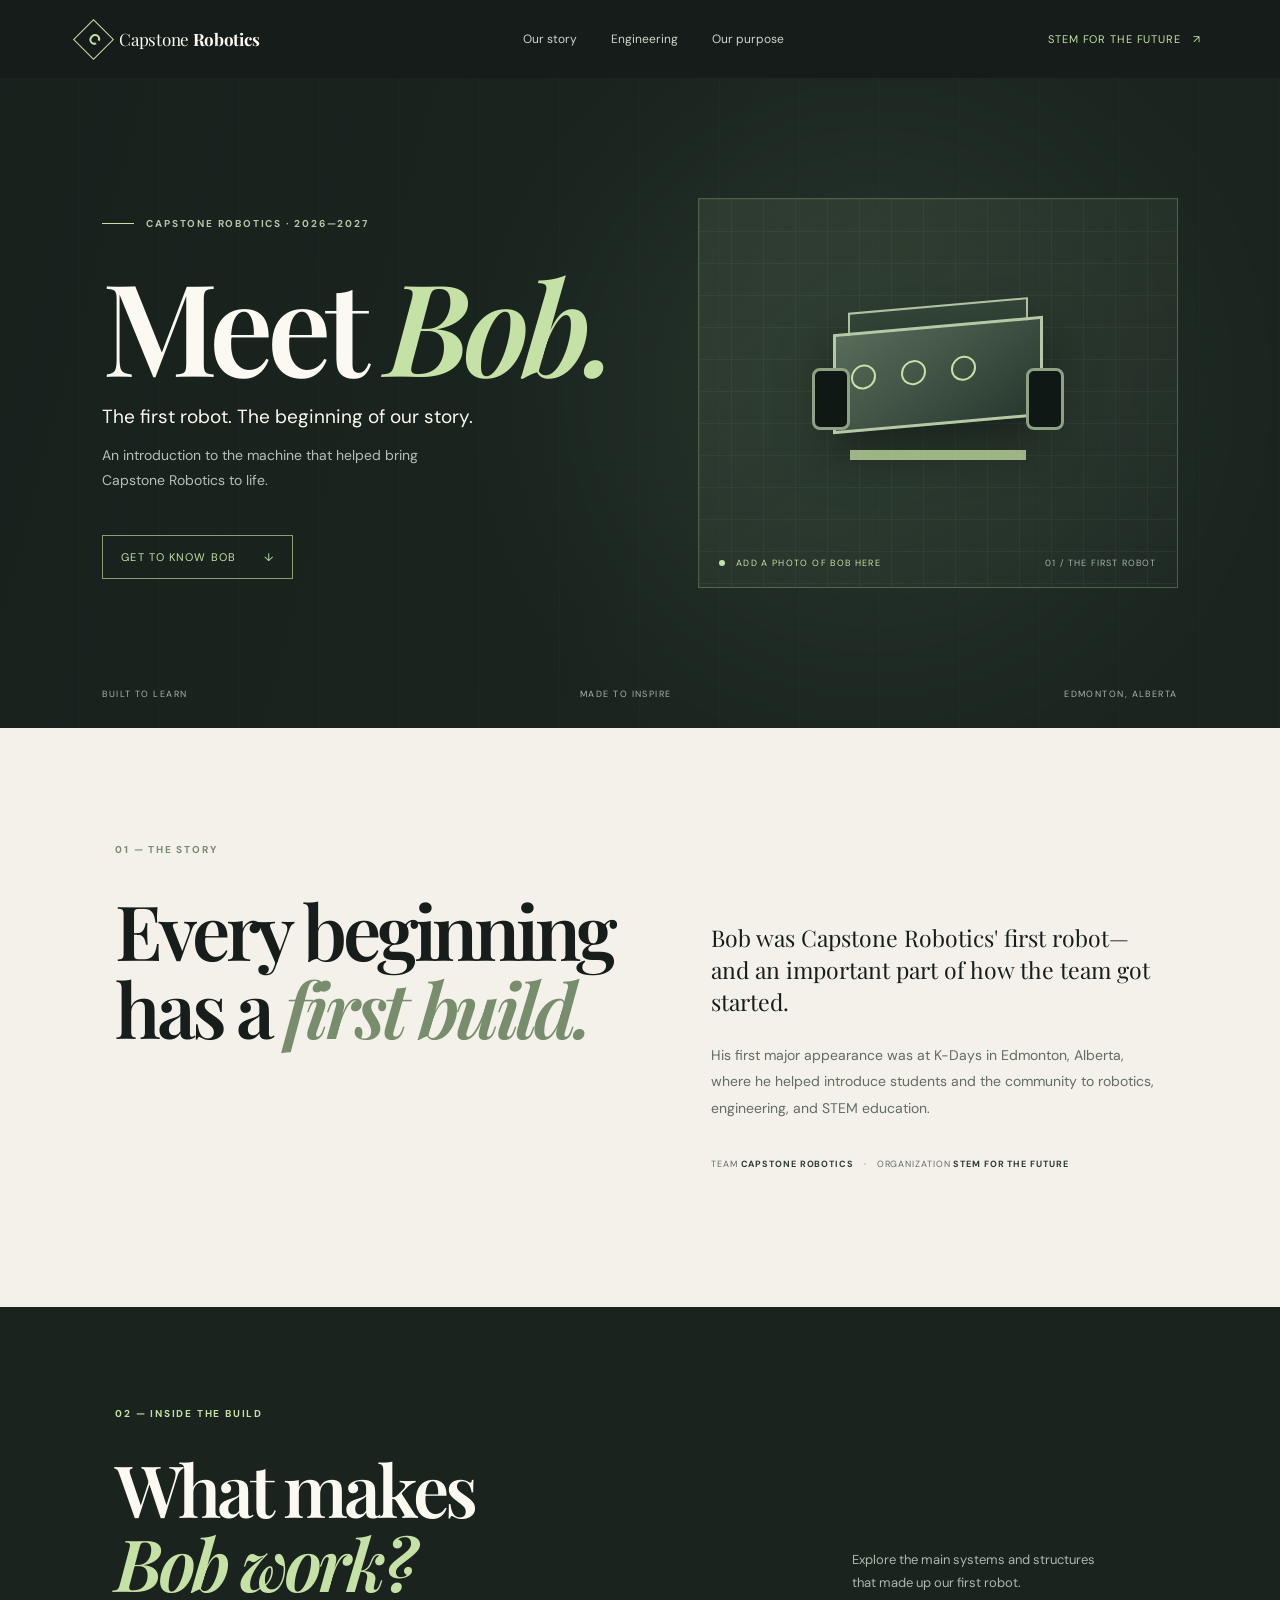
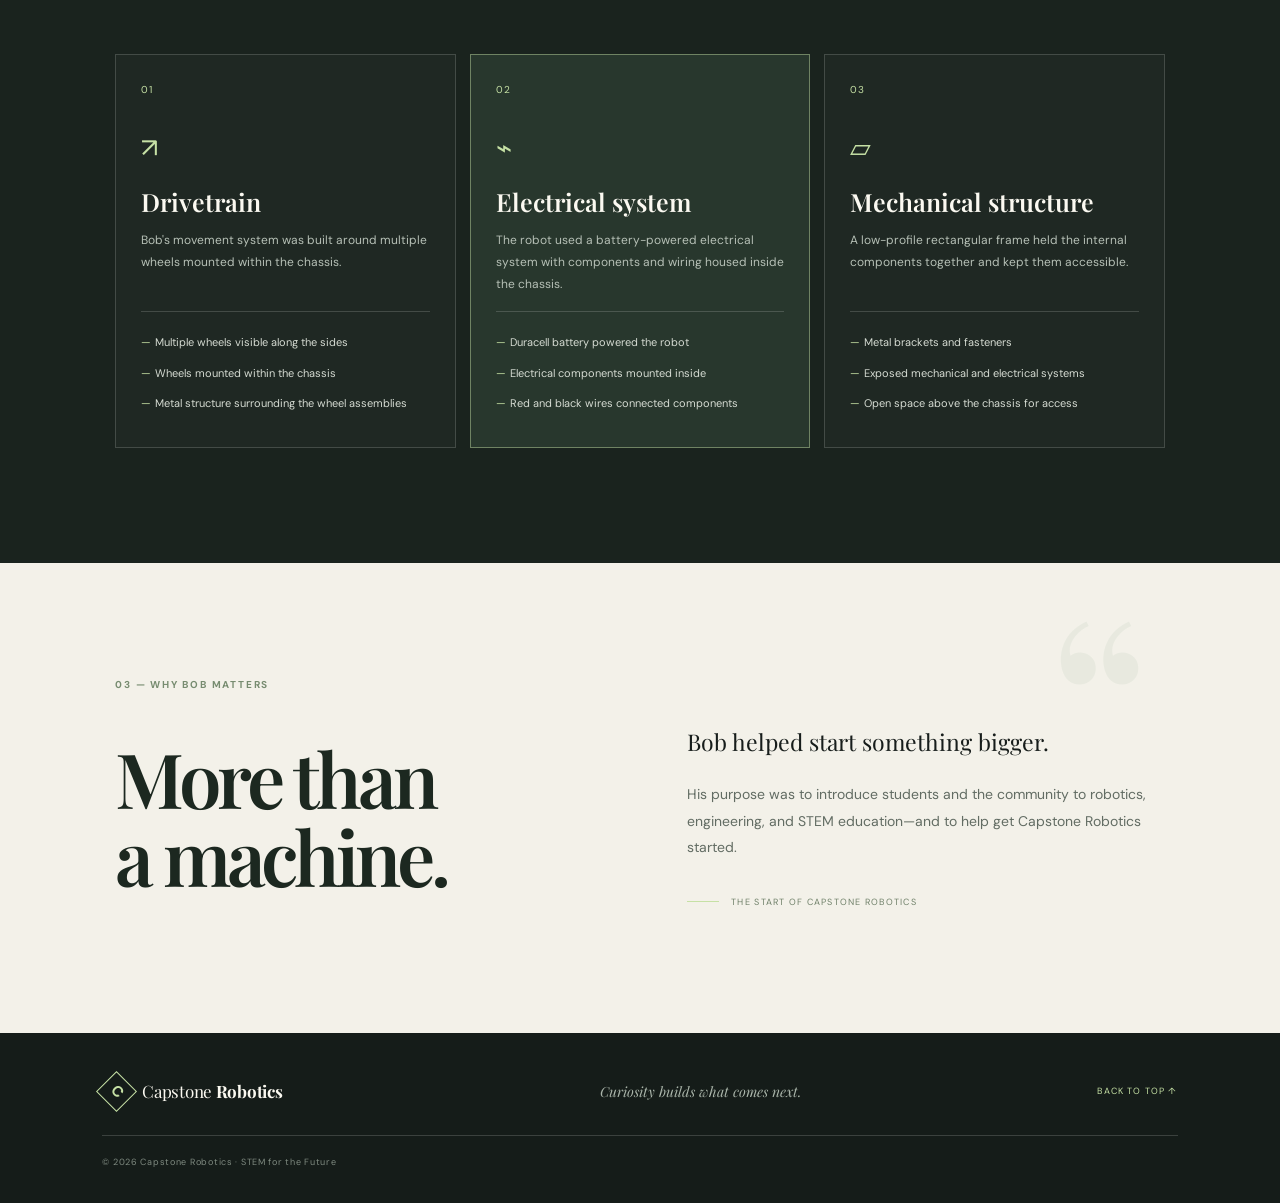
==== index.html @ f681e64d "first draft website" ====
<!doctype html>
<html lang="en">
<head>
  <meta charset="utf-8">
  <meta name="viewport" content="width=device-width, initial-scale=1">
  <meta name="description" content="Meet Bob, Capstone Robotics' first robot, and learn about the engineering behind it.">
  <title>Meet Bob | Capstone Robotics</title>
  <link rel="preconnect" href="https://fonts.googleapis.com">
  <link rel="preconnect" href="https://fonts.gstatic.com" crossorigin>
  <link href="https://fonts.googleapis.com/css2?family=DM+Sans:wght@400;500;600;700&family=Playfair+Display:ital,wght@0,600;0,700;1,600;1,700&display=swap" rel="stylesheet">
  <link rel="stylesheet" href="styles.css">
</head>
<body>
  <header class="site-header">
    <a class="brand" href="#top" aria-label="Capstone Robotics home">
      <span class="brand-mark">C</span>
      <span>Capstone <strong>Robotics</strong></span>
    </a>
    <nav aria-label="Main navigation">
      <a href="#story">Our story</a>
      <a href="#engineering">Engineering</a>
      <a href="#purpose">Our purpose</a>
    </nav>
    <a class="header-tag" href="#bob">STEM for the Future <span>↗</span></a>
    <button class="menu-toggle" aria-label="Toggle navigation" aria-expanded="false">☰</button>
  </header>

  <main id="top">
    <section class="hero" id="bob">
      <div class="hero-glow"></div>
      <div class="hero-content">
        <p class="eyebrow"><span class="eyebrow-line"></span> CAPSTONE ROBOTICS · 2026—2027</p>
        <h1>Meet <em>Bob.</em></h1>
        <p class="hero-subtitle">The first robot. The beginning of our story.</p>
        <p class="hero-copy">An introduction to the machine that helped bring Capstone Robotics to life.</p>
        <a class="primary-link" href="#story">Get to know Bob <span>↓</span></a>
      </div>
      <div class="robot-placeholder" role="img" aria-label="Placeholder for a photo of Bob, Capstone Robotics' first robot">
        <div class="placeholder-grid"></div>
        <div class="robot-outline">
          <div class="robot-top"></div>
          <div class="robot-body"><i></i><i></i><i></i></div>
          <div class="robot-wheel wheel-left"></div>
          <div class="robot-wheel wheel-right"></div>
          <div class="robot-base"></div>
        </div>
        <div class="photo-note"><span class="photo-dot"></span> ADD A PHOTO OF BOB HERE</div>
        <span class="hero-index">01 / THE FIRST ROBOT</span>
      </div>
      <div class="hero-bottom"><span>BUILT TO LEARN</span><span>MADE TO INSPIRE</span><span>EDMONTON, ALBERTA</span></div>
    </section>

    <section class="intro section-wrap" id="story">
      <div class="section-kicker">01 — THE STORY</div>
      <div class="intro-grid">
        <div>
          <h2>Every beginning<br>has a <em>first build.</em></h2>
        </div>
        <div class="intro-copy">
          <p class="lead">Bob was Capstone Robotics' first robot—and an important part of how the team got started.</p>
          <p>His first major appearance was at K-Days in Edmonton, Alberta, where he helped introduce students and the community to robotics, engineering, and STEM education.</p>
          <p class="small-note">TEAM <b>CAPSTONE ROBOTICS</b><span> · </span> ORGANIZATION <b>STEM FOR THE FUTURE</b></p>
        </div>
      </div>
    </section>

    <section class="spec-band" id="engineering">
      <div class="section-wrap">
        <div class="section-kicker light">02 — INSIDE THE BUILD</div>
        <div class="spec-heading">
          <h2>What makes<br><em>Bob work?</em></h2>
          <p>Explore the main systems and structures that made up our first robot.</p>
        </div>
        <div class="spec-grid">
          <article class="spec-card">
            <div class="card-number">01</div>
            <div class="card-icon">↗</div>
            <h3>Drivetrain</h3>
            <p>Bob's movement system was built around multiple wheels mounted within the chassis.</p>
            <ul>
              <li>Multiple wheels visible along the sides</li>
              <li>Wheels mounted within the chassis</li>
              <li>Metal structure surrounding the wheel assemblies</li>
            </ul>
          </article>
          <article class="spec-card featured">
            <div class="card-number">02</div>
            <div class="card-icon">⌁</div>
            <h3>Electrical system</h3>
            <p>The robot used a battery-powered electrical system with components and wiring housed inside the chassis.</p>
            <ul>
              <li>Duracell battery powered the robot</li>
              <li>Electrical components mounted inside</li>
              <li>Red and black wires connected components</li>
            </ul>
          </article>
          <article class="spec-card">
            <div class="card-number">03</div>
            <div class="card-icon">▱</div>
            <h3>Mechanical structure</h3>
            <p>A low-profile rectangular frame held the internal components together and kept them accessible.</p>
            <ul>
              <li>Metal brackets and fasteners</li>
              <li>Exposed mechanical and electrical systems</li>
              <li>Open space above the chassis for access</li>
            </ul>
          </article>
        </div>
      </div>
    </section>

    <section class="purpose section-wrap" id="purpose">
      <div class="purpose-mark">“</div>
      <div class="section-kicker">03 — WHY BOB MATTERS</div>
      <div class="purpose-grid">
        <h2>More than<br>a machine.</h2>
        <div>
          <p class="lead">Bob helped start something bigger.</p>
          <p>His purpose was to introduce students and the community to robotics, engineering, and STEM education—and to help get Capstone Robotics started.</p>
          <div class="purpose-caption"><span class="mini-line"></span> THE START OF CAPSTONE ROBOTICS</div>
        </div>
      </div>
    </section>
  </main>

  <footer>
    <a class="brand footer-brand" href="#top"><span class="brand-mark">C</span><span>Capstone <strong>Robotics</strong></span></a>
    <p>Curiosity builds what comes next.</p>
    <a href="#top" class="back-top">BACK TO TOP ↑</a>
    <small>© 2026 Capstone Robotics · STEM for the Future</small>
  </footer>
  <script src="script.js"></script>
</body>
</html>
---- styles.css ----
* { box-sizing: border-box; }
:root {
  --ink: #171d1b; --paper: #f3f1e9; --cream: #fbf9f1;
  --muted: #aeb8ad; --accent: #c6e1a5; --line: rgba(255,255,255,.16);
}
html { scroll-behavior: smooth; }
body { margin: 0; background: var(--paper); color: var(--ink); font-family: "DM Sans", sans-serif; }
a { color: inherit; text-decoration: none; }
.site-header { height: 78px; display: flex; align-items: center; justify-content: space-between; padding: 0 6.2%; background: #151c19; color: var(--cream); }
.brand { display: inline-flex; align-items: center; gap: 11px; font-family: "Playfair Display", serif; font-size: 17px; letter-spacing: -.3px; }
.brand strong { font-weight: 700; }
.brand-mark { display: grid; place-items: center; width: 29px; height: 29px; border: 1px solid var(--accent); color: var(--accent); font-family: "DM Sans", sans-serif; font-weight: 700; font-size: 15px; transform: rotate(45deg); }
.brand-mark { line-height: 1; }
.site-header nav { display: flex; gap: 34px; font-size: 12px; color: #d0d5cd; }
.site-header nav a:hover, .header-tag:hover { color: var(--accent); }
.header-tag { font-size: 11px; letter-spacing: .08em; text-transform: uppercase; color: var(--accent); }
.header-tag span { margin-left: 8px; }
.menu-toggle { display: none; background: none; border: 0; color: white; font-size: 24px; }
.hero { min-height: 650px; position: relative; overflow: hidden; display: grid; grid-template-columns: 1fr 1fr; align-items: center; padding: 75px 8% 95px; background: #1b2520; color: var(--cream); }
.hero:before { content: ""; position: absolute; inset: 0; background: linear-gradient(105deg,rgba(12,18,15,.2),transparent 60%), repeating-linear-gradient(90deg,transparent 0 79px,rgba(255,255,255,.025) 80px); pointer-events: none; }
.hero-glow { position: absolute; width: 560px; height: 560px; border-radius: 50%; background: #405a47; filter: blur(100px); opacity: .22; right: 10%; top: 5%; }
.hero-content { position: relative; z-index: 1; max-width: 570px; }
.eyebrow, .section-kicker { font-size: 10px; letter-spacing: .18em; font-weight: 700; text-transform: uppercase; color: #b5c7aa; }
.eyebrow { display: flex; align-items: center; gap: 12px; }
.eyebrow-line, .mini-line { display: inline-block; width: 32px; height: 1px; background: var(--accent); }
h1, h2 { font-family: "Playfair Display", serif; font-weight: 600; letter-spacing: -.055em; }
h1 { font-size: clamp(76px, 10vw, 142px); line-height: .94; margin: 34px 0 20px; }
h1 em, h2 em { color: var(--accent); font-weight: 600; }
.hero-subtitle { font-size: 19px; margin: 0 0 12px; }
.hero-copy { color: #b7c0b7; max-width: 360px; font-size: 14px; line-height: 1.8; }
.primary-link { display: inline-flex; gap: 28px; align-items: center; margin-top: 28px; padding: 14px 18px; border: 1px solid rgba(198,225,165,.65); color: var(--accent); font-size: 11px; text-transform: uppercase; letter-spacing: .1em; transition: .2s; }
.primary-link:hover { background: var(--accent); color: var(--ink); }
.robot-placeholder { position: relative; z-index: 1; justify-self: end; width: min(100%, 480px); height: 390px; border: 1px solid rgba(198,225,165,.25); background: linear-gradient(145deg,rgba(198,225,165,.09),rgba(255,255,255,.015)); overflow: hidden; }
.placeholder-grid { position: absolute; inset: 0; opacity: .25; background-image: linear-gradient(rgba(198,225,165,.2) 1px,transparent 1px),linear-gradient(90deg,rgba(198,225,165,.2) 1px,transparent 1px); background-size: 32px 32px; }
.robot-outline { position: absolute; width: 260px; height: 170px; left: 50%; top: 48%; transform: translate(-50%,-50%); }
.robot-body { position: absolute; left: 25px; right: 25px; top: 25px; height: 100px; border: 3px solid #b6c9a7; background: linear-gradient(145deg,#596c5a,#26382e); transform: skewY(-5deg); box-shadow: 0 18px 50px #080e0b88; }
.robot-body i { position: relative; display: inline-block; width: 25px; height: 25px; margin: 30px 10px 0 15px; border: 2px solid var(--accent); border-radius: 50%; }
.robot-top { position: absolute; left: 40px; right: 40px; top: 5px; height: 30px; border: 2px solid #b6c9a7; transform: skewY(-5deg); background: #34473a; }
.robot-wheel { position: absolute; width: 38px; height: 62px; top: 68px; background: #101815; border: 3px solid #8ea185; border-radius: 8px; }
.wheel-left { left: 4px; } .wheel-right { right: 4px; }
.robot-base { position: absolute; left: 42px; right: 42px; bottom: 10px; height: 10px; background: var(--accent); opacity: .75; }
.photo-note { position: absolute; left: 20px; bottom: 18px; font-size: 9px; letter-spacing: .15em; color: var(--accent); }
.photo-dot { display: inline-block; width: 6px; height: 6px; margin-right: 8px; border-radius: 50%; background: var(--accent); }
.hero-index { position: absolute; right: 20px; bottom: 18px; color: #a8b4a8; font-size: 9px; letter-spacing: .13em; }
.hero-bottom { position: absolute; left: 8%; right: 8%; bottom: 28px; display: flex; justify-content: space-between; color: #aab6aa; font-size: 9px; letter-spacing: .16em; }
.section-wrap { padding-left: 9%; padding-right: 9%; }
.intro { padding-top: 115px; padding-bottom: 125px; }
.section-kicker { color: #778c70; }
.intro-grid { display: grid; grid-template-columns: 1.05fr .95fr; gap: 9%; margin-top: 35px; align-items: start; }
h2 { font-size: clamp(46px, 6vw, 76px); line-height: 1.02; margin: 0; }
.intro h2 em { color: #778d6b; }
.intro-copy { max-width: 490px; padding-top: 8px; }
.lead { font-family: "Playfair Display", serif; font-size: 23px; line-height: 1.4; }
.intro-copy p:not(.lead), .purpose-grid p:not(.lead) { color: #626c63; font-size: 14px; line-height: 1.9; }
.small-note { margin-top: 35px; font-size: 9px !important; letter-spacing: .1em; }
.small-note b { color: #303b33; }
.small-note span { padding: 0 7px; }
.spec-band { padding: 100px 0 115px; background: #1a231e; color: var(--cream); }
.light { color: var(--accent); }
.spec-heading { display: flex; justify-content: space-between; align-items: end; margin: 32px 0 55px; }
.spec-heading h2 { font-size: clamp(48px, 6vw, 72px); }
.spec-heading h2 em { color: var(--accent); }
.spec-heading p { max-width: 260px; color: #aeb8ad; font-size: 13px; line-height: 1.8; margin: 0 5% 5px 20px; }
.spec-grid { display: grid; grid-template-columns: repeat(3,1fr); gap: 14px; }
.spec-card { position: relative; min-height: 390px; padding: 28px 25px; border: 1px solid var(--line); background: rgba(255,255,255,.025); }
.spec-card.featured { background: #28372d; border-color: rgba(198,225,165,.45); }
.card-number { font-size: 10px; color: var(--accent); letter-spacing: .12em; }
.card-icon { margin: 34px 0 20px; color: var(--accent); font-size: 27px; }
.spec-card h3 { margin: 0 0 12px; font-family: "Playfair Display",serif; font-size: 25px; font-weight: 600; }
.spec-card p { color: #b6c0b6; font-size: 12px; line-height: 1.8; min-height: 66px; }
.spec-card ul { list-style: none; padding: 15px 0 0; margin: 15px 0 0; border-top: 1px solid var(--line); }
.spec-card li { position: relative; padding: 7px 0 7px 14px; color: #d5dbd2; font-size: 11px; line-height: 1.5; }
.spec-card li:before { content: "—"; position: absolute; left: 0; color: var(--accent); }
.purpose { position: relative; padding-top: 115px; padding-bottom: 125px; overflow: hidden; }
.purpose-mark { position: absolute; top: 10px; right: 10%; color: #e4e7dc; font-family: "Playfair Display",serif; font-size: 250px; line-height: 1; opacity: .7; }
.purpose-grid { display: grid; grid-template-columns: 1fr 1fr; gap: 9%; margin-top: 35px; align-items: center; position: relative; }
.purpose-grid h2 { color: #1c2820; }
.purpose-grid .lead { margin-top: 0; }
.purpose-caption { display: flex; align-items: center; gap: 12px; margin-top: 35px; font-size: 9px; letter-spacing: .14em; color: #6f8069; }
footer { display: grid; grid-template-columns: 1fr 1fr auto; gap: 20px; align-items: center; padding: 35px 8%; background: #151c19; color: var(--cream); }
.footer-brand { color: var(--cream); }
footer p { color: #aab5aa; font-family: "Playfair Display",serif; font-style: italic; font-size: 14px; }
.back-top { color: var(--accent); font-size: 9px; letter-spacing: .13em; }
footer small { grid-column: 1 / -1; padding-top: 20px; border-top: 1px solid var(--line); color: #7f8a80; font-size: 9px; letter-spacing: .08em; }
@media (max-width: 800px) {
  .site-header { padding: 0 5%; } .site-header nav { gap: 16px; }
  .hero { grid-template-columns: 1fr; gap: 45px; padding: 70px 7% 100px; }
  .robot-placeholder { justify-self: start; width: 100%; max-width: 520px; height: 300px; }
  .hero-bottom { left: 7%; right: 7%; }
  .section-wrap { padding-left: 7%; padding-right: 7%; }
  .intro-grid, .purpose-grid { grid-template-columns: 1fr; gap: 25px; }
  .spec-grid { grid-template-columns: 1fr; }
  .spec-card { min-height: auto; }
  .spec-card p { min-height: 0; }
  .spec-heading { align-items: start; flex-direction: column; gap: 20px; }
  .spec-heading p { margin: 0; }
  footer { grid-template-columns: 1fr 1fr; } footer p { display: none; }
}
@media (max-width: 560px) {
  .site-header { height: 68px; } .site-header nav { display: none; position: absolute; z-index: 5; top: 68px; left: 0; right: 0; padding: 20px 7%; background: #151c19; flex-direction: column; }
  .site-header nav.open { display: flex; } .header-tag { display: none; } .menu-toggle { display: block; }
  h1 { font-size: 76px; } .hero { min-height: auto; padding-top: 65px; }
  .hero-bottom { font-size: 7px; letter-spacing: .08em; }
  .intro, .purpose { padding-top: 80px; padding-bottom: 85px; }
  .spec-band { padding: 80px 0; }
  footer { padding: 30px 7%; }
}
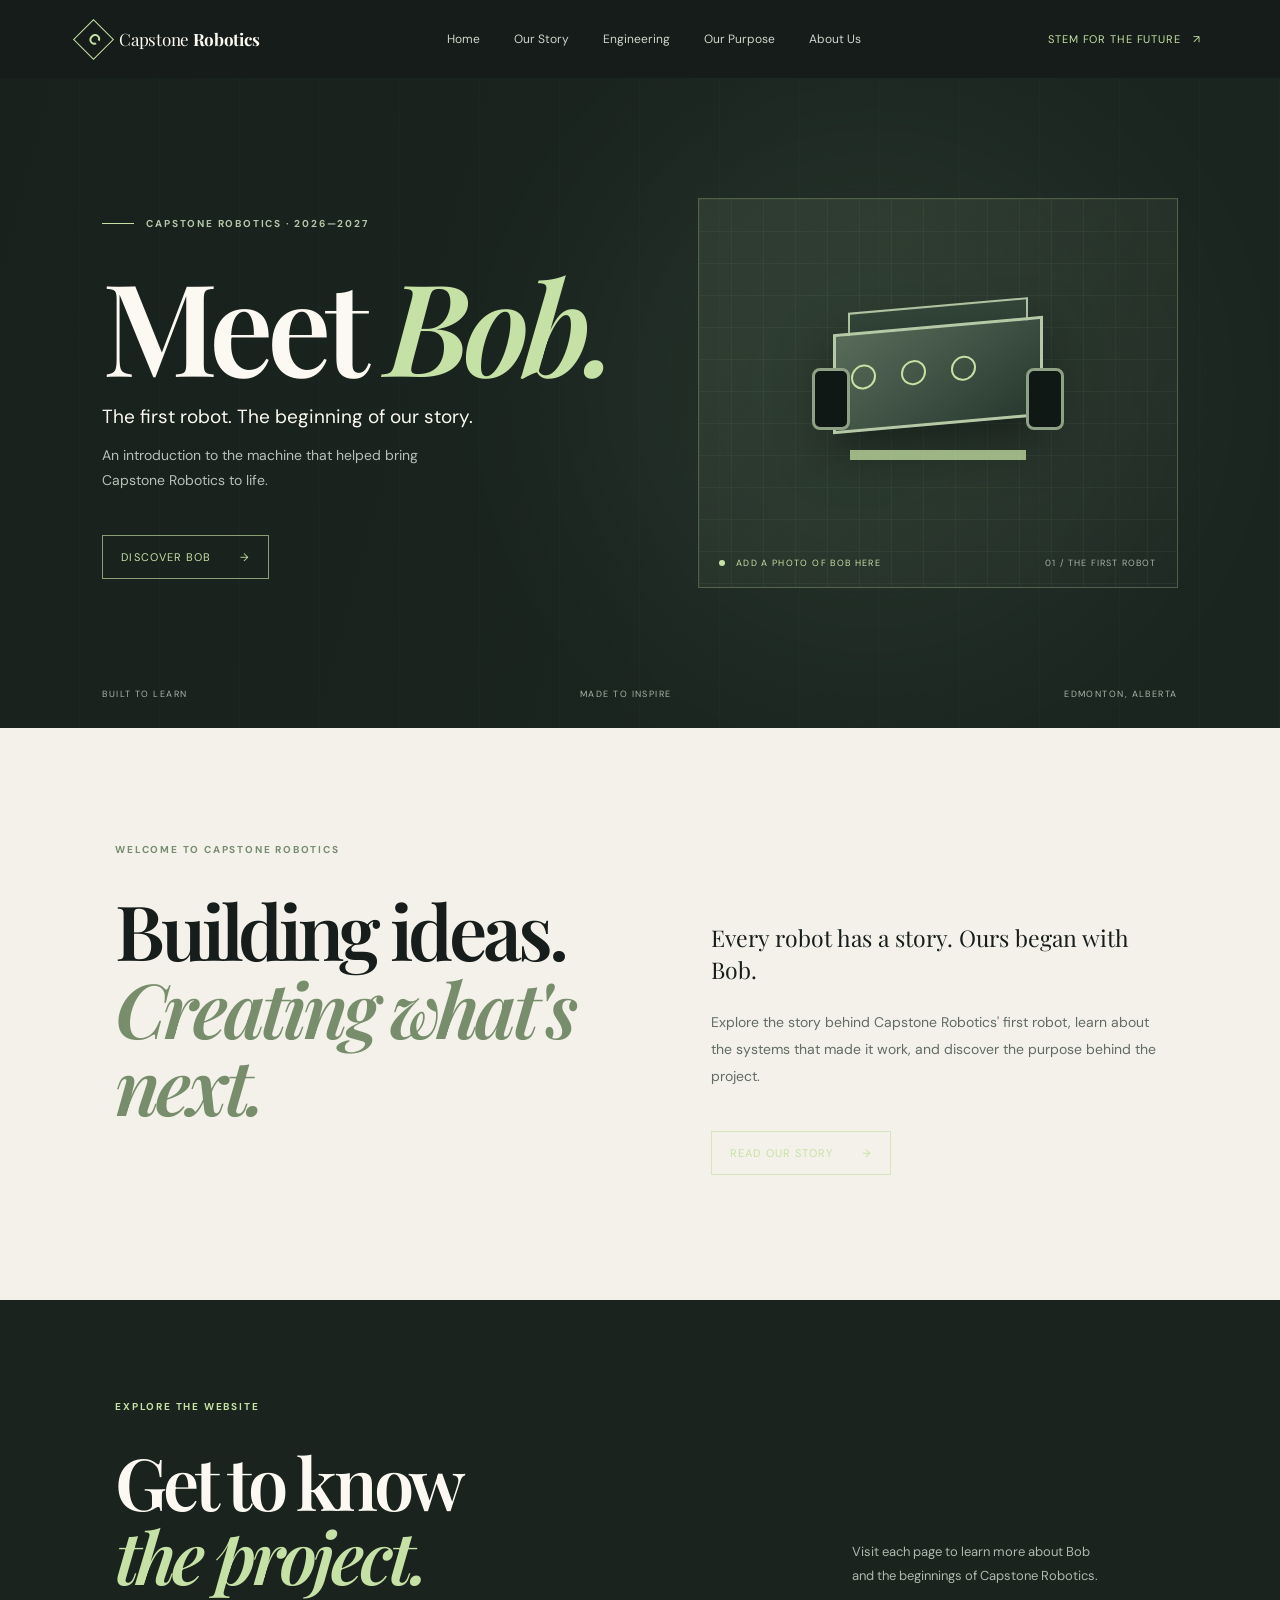
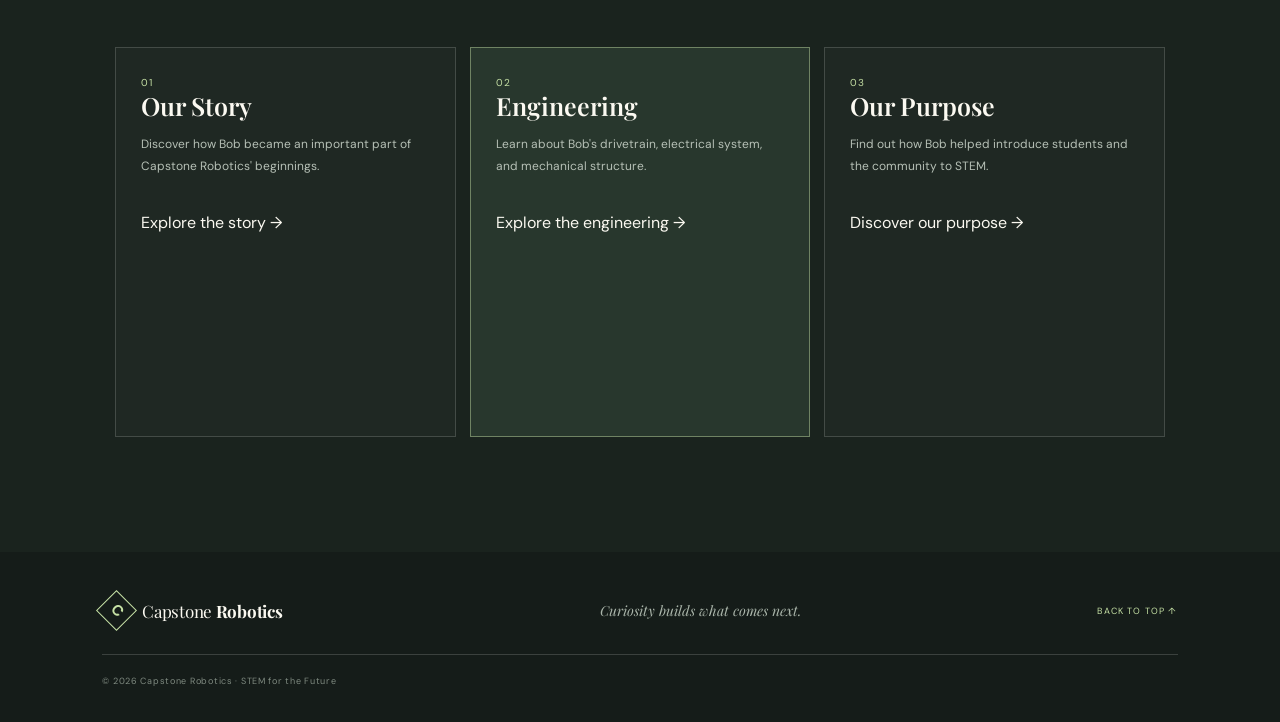
==== commit 6f85eb80: "refactoring home page" ====
--- a/index.html
+++ b/index.html
@@ -3,132 +3,87 @@
 <head>
   <meta charset="utf-8">
   <meta name="viewport" content="width=device-width, initial-scale=1">
-  <meta name="description" content="Meet Bob, Capstone Robotics' first robot, and learn about the engineering behind it.">
-  <title>Meet Bob | Capstone Robotics</title>
+  <meta name="description" content="Meet Bob, Capstone Robotics' first robot, and explore the team's story and engineering.">
+  <title>Home | Capstone Robotics</title>
   <link rel="preconnect" href="https://fonts.googleapis.com">
   <link rel="preconnect" href="https://fonts.gstatic.com" crossorigin>
   <link href="https://fonts.googleapis.com/css2?family=DM+Sans:wght@400;500;600;700&family=Playfair+Display:ital,wght@0,600;0,700;1,600;1,700&display=swap" rel="stylesheet">
   <link rel="stylesheet" href="styles.css">
 </head>
 <body>
-  <header class="site-header">
-    <a class="brand" href="#top" aria-label="Capstone Robotics home">
-      <span class="brand-mark">C</span>
-      <span>Capstone <strong>Robotics</strong></span>
-    </a>
-    <nav aria-label="Main navigation">
-      <a href="#story">Our story</a>
-      <a href="#engineering">Engineering</a>
-      <a href="#purpose">Our purpose</a>
-    </nav>
-    <a class="header-tag" href="#bob">STEM for the Future <span>↗</span></a>
-    <button class="menu-toggle" aria-label="Toggle navigation" aria-expanded="false">☰</button>
-  </header>
+<header class="site-header">
+  <a class="brand" href="index.html" aria-label="Capstone Robotics home">
+    <span class="brand-mark">C</span>
+    <span>Capstone <strong>Robotics</strong></span>
+  </a>
+  <nav aria-label="Main navigation">
+    <a href="index.html">Home</a>
+    <a href="our-story.html">Our Story</a>
+    <a href="engineering.html">Engineering</a>
+    <a href="purpose.html">Our Purpose</a>
+    <a href="about.html">About Us</a>
+  </nav>
+  <a class="header-tag" href="about.html">STEM for the Future <span>↗</span></a>
+  <button class="menu-toggle" aria-label="Toggle navigation" aria-expanded="false">☰</button>
+</header>
+<main id="top">
+  <section class="hero" id="bob">
+    <div class="hero-glow"></div>
+    <div class="hero-content">
+      <p class="eyebrow"><span class="eyebrow-line"></span> CAPSTONE ROBOTICS · 2026—2027</p>
+      <h1>Meet <em>Bob.</em></h1>
+      <p class="hero-subtitle">The first robot. The beginning of our story.</p>
+      <p class="hero-copy">An introduction to the machine that helped bring Capstone Robotics to life.</p>
+      <a class="primary-link" href="our-story.html">Discover Bob <span>→</span></a>
+    </div>
+    <div class="robot-placeholder" role="img" aria-label="Placeholder for a photo of Bob, Capstone Robotics' first robot">
+      <div class="placeholder-grid"></div>
+      <div class="robot-outline">
+        <div class="robot-top"></div>
+        <div class="robot-body"><i></i><i></i><i></i></div>
+        <div class="robot-wheel wheel-left"></div>
+        <div class="robot-wheel wheel-right"></div>
+        <div class="robot-base"></div>
+      </div>
+      <div class="photo-note"><span class="photo-dot"></span> ADD A PHOTO OF BOB HERE</div>
+      <span class="hero-index">01 / THE FIRST ROBOT</span>
+    </div>
+    <div class="hero-bottom"><span>BUILT TO LEARN</span><span>MADE TO INSPIRE</span><span>EDMONTON, ALBERTA</span></div>
+  </section>
 
-  <main id="top">
-    <section class="hero" id="bob">
-      <div class="hero-glow"></div>
-      <div class="hero-content">
-        <p class="eyebrow"><span class="eyebrow-line"></span> CAPSTONE ROBOTICS · 2026—2027</p>
-        <h1>Meet <em>Bob.</em></h1>
-        <p class="hero-subtitle">The first robot. The beginning of our story.</p>
-        <p class="hero-copy">An introduction to the machine that helped bring Capstone Robotics to life.</p>
-        <a class="primary-link" href="#story">Get to know Bob <span>↓</span></a>
+  <section class="intro section-wrap">
+    <div class="section-kicker">WELCOME TO CAPSTONE ROBOTICS</div>
+    <div class="intro-grid">
+      <div><h2>Building ideas.<br><em>Creating what's next.</em></h2></div>
+      <div class="intro-copy">
+        <p class="lead">Every robot has a story. Ours began with Bob.</p>
+        <p>Explore the story behind Capstone Robotics' first robot, learn about the systems that made it work, and discover the purpose behind the project.</p>
+        <a class="primary-link" href="our-story.html">Read our story <span>→</span></a>
       </div>
-      <div class="robot-placeholder" role="img" aria-label="Placeholder for a photo of Bob, Capstone Robotics' first robot">
-        <div class="placeholder-grid"></div>
-        <div class="robot-outline">
-          <div class="robot-top"></div>
-          <div class="robot-body"><i></i><i></i><i></i></div>
-          <div class="robot-wheel wheel-left"></div>
-          <div class="robot-wheel wheel-right"></div>
-          <div class="robot-base"></div>
-        </div>
-        <div class="photo-note"><span class="photo-dot"></span> ADD A PHOTO OF BOB HERE</div>
-        <span class="hero-index">01 / THE FIRST ROBOT</span>
+    </div>
+  </section>
+
+  <section class="spec-band">
+    <div class="section-wrap">
+      <div class="section-kicker light">EXPLORE THE WEBSITE</div>
+      <div class="spec-heading">
+        <h2>Get to know<br><em>the project.</em></h2>
+        <p>Visit each page to learn more about Bob and the beginnings of Capstone Robotics.</p>
       </div>
-      <div class="hero-bottom"><span>BUILT TO LEARN</span><span>MADE TO INSPIRE</span><span>EDMONTON, ALBERTA</span></div>
-    </section>
-
-    <section class="intro section-wrap" id="story">
-      <div class="section-kicker">01 — THE STORY</div>
-      <div class="intro-grid">
-        <div>
-          <h2>Every beginning<br>has a <em>first build.</em></h2>
-        </div>
-        <div class="intro-copy">
-          <p class="lead">Bob was Capstone Robotics' first robot—and an important part of how the team got started.</p>
-          <p>His first major appearance was at K-Days in Edmonton, Alberta, where he helped introduce students and the community to robotics, engineering, and STEM education.</p>
-          <p class="small-note">TEAM <b>CAPSTONE ROBOTICS</b><span> · </span> ORGANIZATION <b>STEM FOR THE FUTURE</b></p>
-        </div>
+      <div class="spec-grid">
+        <article class="spec-card"><div class="card-number">01</div><h3>Our Story</h3><p>Discover how Bob became an important part of Capstone Robotics' beginnings.</p><a href="our-story.html">Explore the story →</a></article>
+        <article class="spec-card featured"><div class="card-number">02</div><h3>Engineering</h3><p>Learn about Bob's drivetrain, electrical system, and mechanical structure.</p><a href="engineering.html">Explore the engineering →</a></article>
+        <article class="spec-card"><div class="card-number">03</div><h3>Our Purpose</h3><p>Find out how Bob helped introduce students and the community to STEM.</p><a href="purpose.html">Discover our purpose →</a></article>
       </div>
-    </section>
-
-    <section class="spec-band" id="engineering">
-      <div class="section-wrap">
-        <div class="section-kicker light">02 — INSIDE THE BUILD</div>
-        <div class="spec-heading">
-          <h2>What makes<br><em>Bob work?</em></h2>
-          <p>Explore the main systems and structures that made up our first robot.</p>
-        </div>
-        <div class="spec-grid">
-          <article class="spec-card">
-            <div class="card-number">01</div>
-            <div class="card-icon">↗</div>
-            <h3>Drivetrain</h3>
-            <p>Bob's movement system was built around multiple wheels mounted within the chassis.</p>
-            <ul>
-              <li>Multiple wheels visible along the sides</li>
-              <li>Wheels mounted within the chassis</li>
-              <li>Metal structure surrounding the wheel assemblies</li>
-            </ul>
-          </article>
-          <article class="spec-card featured">
-            <div class="card-number">02</div>
-            <div class="card-icon">⌁</div>
-            <h3>Electrical system</h3>
-            <p>The robot used a battery-powered electrical system with components and wiring housed inside the chassis.</p>
-            <ul>
-              <li>Duracell battery powered the robot</li>
-              <li>Electrical components mounted inside</li>
-              <li>Red and black wires connected components</li>
-            </ul>
-          </article>
-          <article class="spec-card">
-            <div class="card-number">03</div>
-            <div class="card-icon">▱</div>
-            <h3>Mechanical structure</h3>
-            <p>A low-profile rectangular frame held the internal components together and kept them accessible.</p>
-            <ul>
-              <li>Metal brackets and fasteners</li>
-              <li>Exposed mechanical and electrical systems</li>
-              <li>Open space above the chassis for access</li>
-            </ul>
-          </article>
-        </div>
-      </div>
-    </section>
-
-    <section class="purpose section-wrap" id="purpose">
-      <div class="purpose-mark">“</div>
-      <div class="section-kicker">03 — WHY BOB MATTERS</div>
-      <div class="purpose-grid">
-        <h2>More than<br>a machine.</h2>
-        <div>
-          <p class="lead">Bob helped start something bigger.</p>
-          <p>His purpose was to introduce students and the community to robotics, engineering, and STEM education—and to help get Capstone Robotics started.</p>
-          <div class="purpose-caption"><span class="mini-line"></span> THE START OF CAPSTONE ROBOTICS</div>
-        </div>
-      </div>
-    </section>
-  </main>
-
-  <footer>
-    <a class="brand footer-brand" href="#top"><span class="brand-mark">C</span><span>Capstone <strong>Robotics</strong></span></a>
-    <p>Curiosity builds what comes next.</p>
-    <a href="#top" class="back-top">BACK TO TOP ↑</a>
-    <small>© 2026 Capstone Robotics · STEM for the Future</small>
-  </footer>
-  <script src="script.js"></script>
+    </div>
+  </section>
+</main>
+<footer>
+  <a class="brand footer-brand" href="index.html"><span class="brand-mark">C</span><span>Capstone <strong>Robotics</strong></span></a>
+  <p>Curiosity builds what comes next.</p>
+  <a href="#top" class="back-top">BACK TO TOP ↑</a>
+  <small>© 2026 Capstone Robotics · STEM for the Future</small>
+</footer>
+<script src="script.js"></script>
 </body>
 </html>
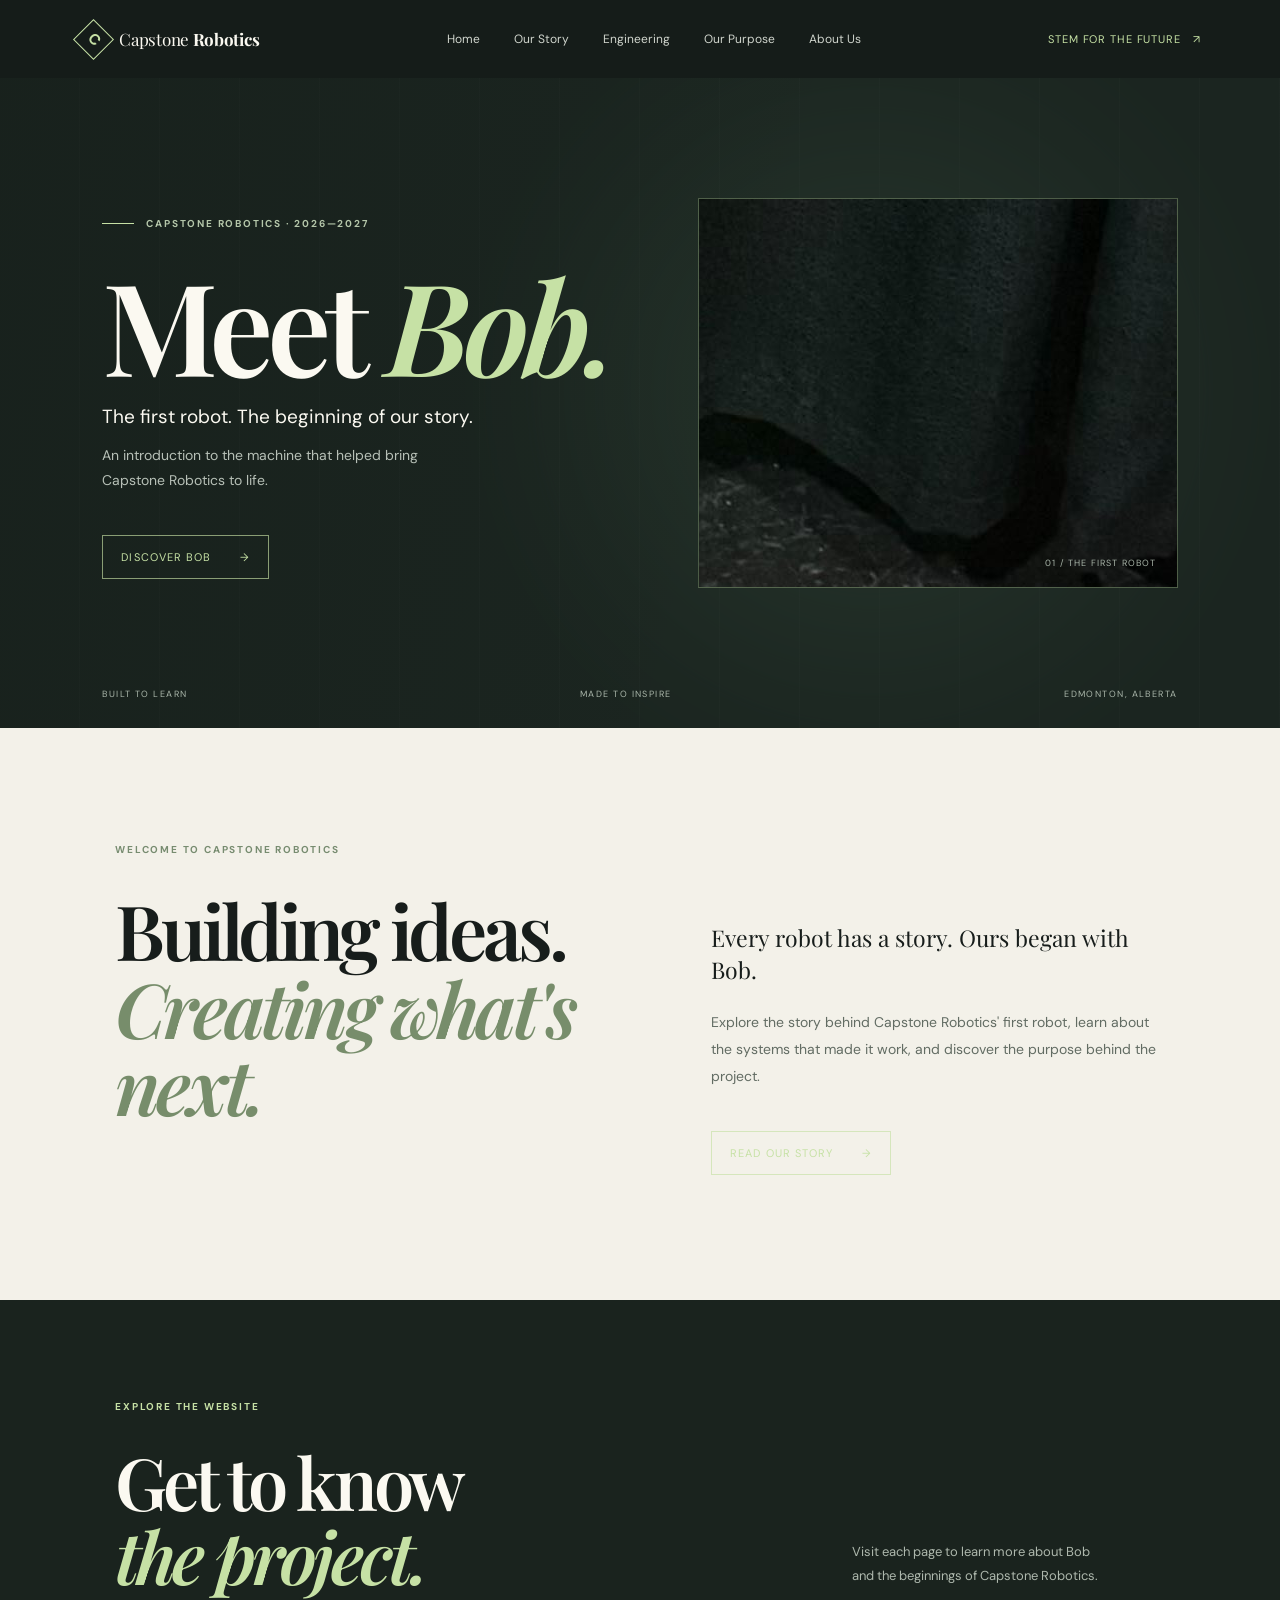
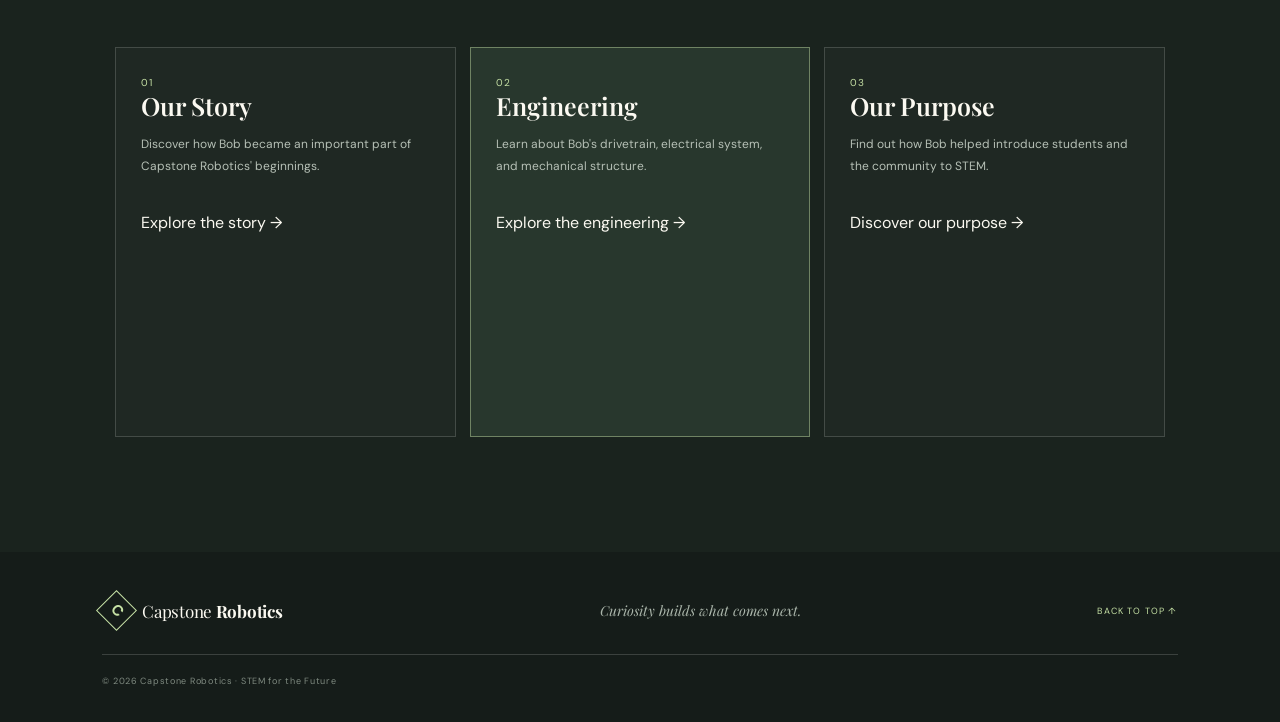
==== commit 1b47dd8d: "uploading robot photo" ====
--- a/index.html
+++ b/index.html
@@ -36,18 +36,22 @@
       <p class="hero-copy">An introduction to the machine that helped bring Capstone Robotics to life.</p>
       <a class="primary-link" href="our-story.html">Discover Bob <span>→</span></a>
     </div>
-    <div class="robot-placeholder" role="img" aria-label="Placeholder for a photo of Bob, Capstone Robotics' first robot">
-      <div class="placeholder-grid"></div>
-      <div class="robot-outline">
-        <div class="robot-top"></div>
-        <div class="robot-body"><i></i><i></i><i></i></div>
-        <div class="robot-wheel wheel-left"></div>
-        <div class="robot-wheel wheel-right"></div>
-        <div class="robot-base"></div>
-      </div>
-      <div class="photo-note"><span class="photo-dot"></span> ADD A PHOTO OF BOB HERE</div>
-      <span class="hero-index">01 / THE FIRST ROBOT</span>
-    </div>
+   <div class="robot-placeholder">
+  <img
+    src="img/bob.jpg"
+    alt="Bob, Capstone Robotics' first robot"
+    class=".robot-photo {
+  display: block;
+  width: 100%;
+  height: 100%;
+  object-fit: contain;
+  object-position: center;
+  position: relative;
+  z-index: 1;
+}"
+  >
+  <span class="hero-index">01 / THE FIRST ROBOT</span>
+</div>
     <div class="hero-bottom"><span>BUILT TO LEARN</span><span>MADE TO INSPIRE</span><span>EDMONTON, ALBERTA</span></div>
   </section>
 
--- a/styles.css
+++ b/styles.css
@@ -105,3 +105,21 @@
   .spec-band { padding: 80px 0; }
   footer { padding: 30px 7%; }
 }
+.robot-placeholder {
+  position: relative;
+  overflow: hidden;
+}
+
+.robot-photo {
+  display: block;
+  width: 100%;
+  height: 100%;
+  object-fit: contain !important;
+  object-position: center;
+  position: relative;
+  z-index: 1;
+}
+
+.robot-placeholder .hero-index {
+  z-index: 2;
+}
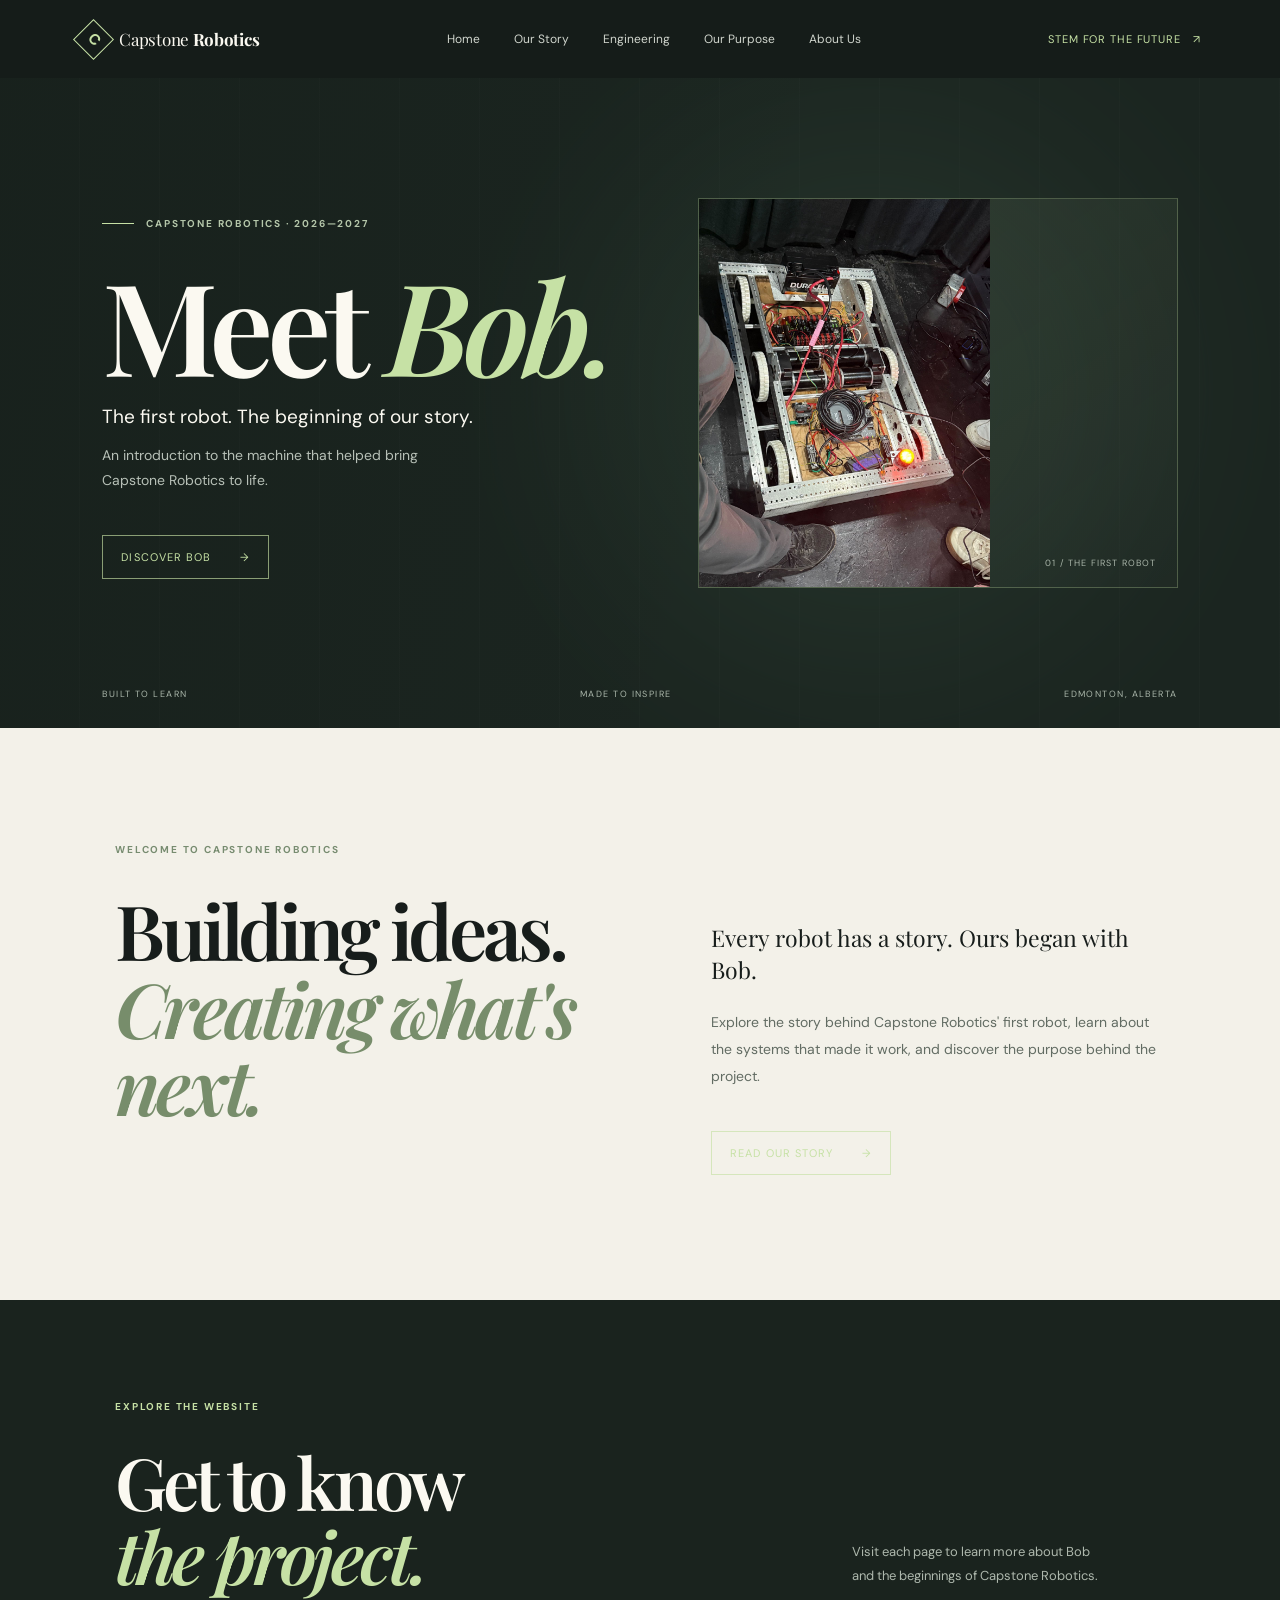
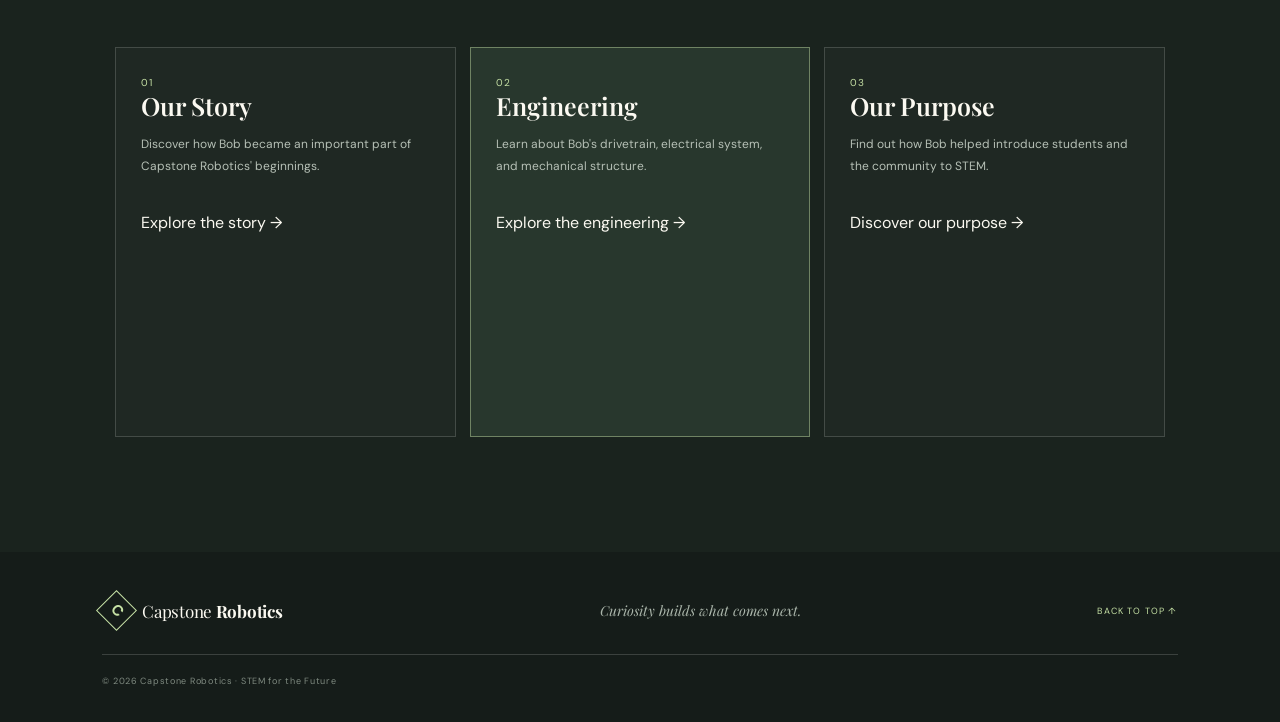
==== commit 54ebf0fe: "cleaning up broken image" ====
--- a/index.html
+++ b/index.html
@@ -36,22 +36,14 @@
       <p class="hero-copy">An introduction to the machine that helped bring Capstone Robotics to life.</p>
       <a class="primary-link" href="our-story.html">Discover Bob <span>→</span></a>
     </div>
-   <div class="robot-placeholder">
-  <img
-    src="img/bob.jpg"
-    alt="Bob, Capstone Robotics' first robot"
-    class=".robot-photo {
-  display: block;
-  width: 100%;
-  height: 100%;
-  object-fit: contain;
-  object-position: center;
-  position: relative;
-  z-index: 1;
-}"
-  >
-  <span class="hero-index">01 / THE FIRST ROBOT</span>
-</div>
+    <div class="robot-placeholder">
+      <img
+        src="img/bob.jpg"
+        alt="Bob, Capstone Robotics' first robot"
+        class="robot-photo"
+      >
+      <span class="hero-index">01 / THE FIRST ROBOT</span>
+    </div>
     <div class="hero-bottom"><span>BUILT TO LEARN</span><span>MADE TO INSPIRE</span><span>EDMONTON, ALBERTA</span></div>
   </section>
 
--- a/styles.css
+++ b/styles.css
@@ -115,7 +115,7 @@
   width: 100%;
   height: 100%;
   object-fit: contain !important;
-  object-position: center;
+  object-position: left center;
   position: relative;
   z-index: 1;
 }
